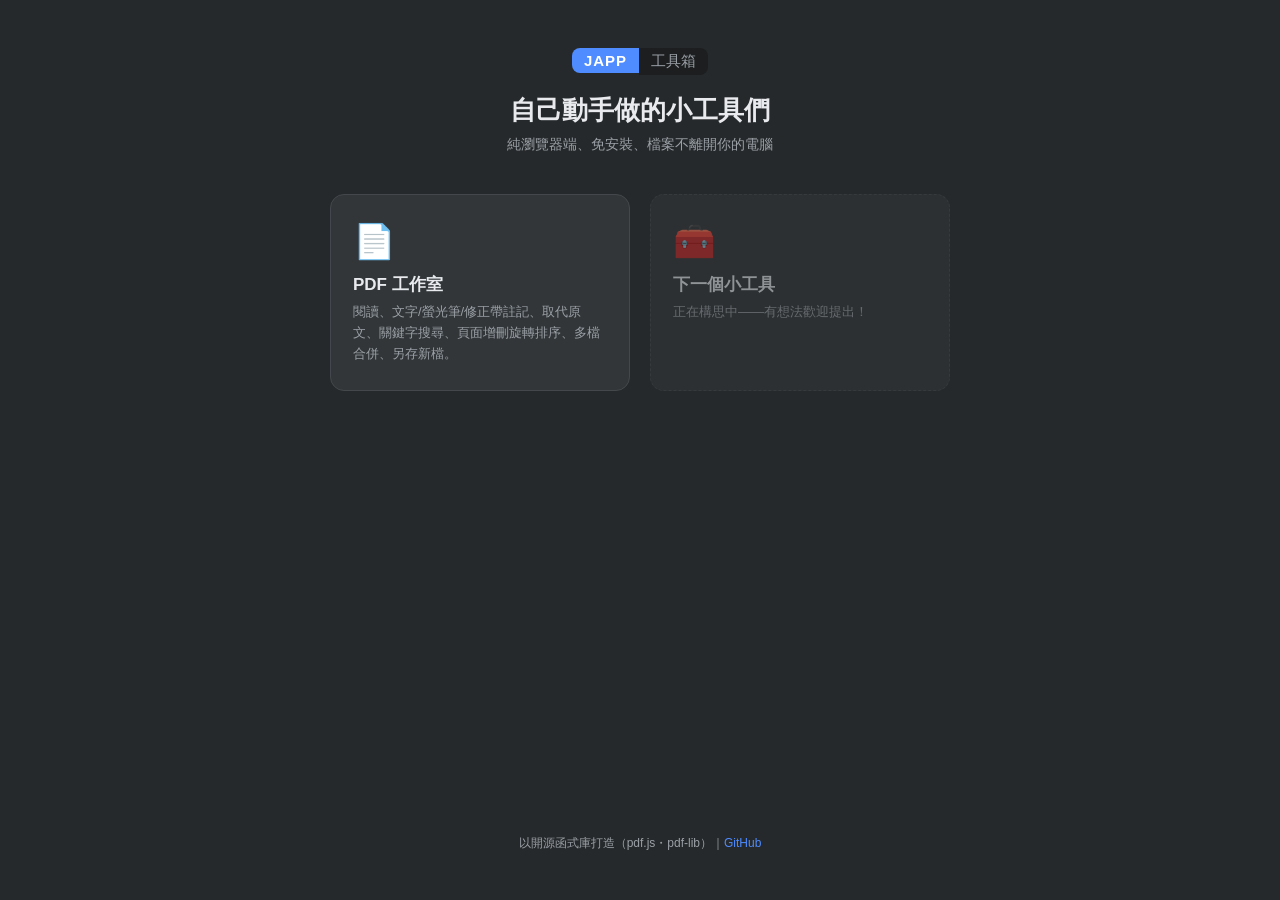
==== index.html @ c5eaa87a "Monorepo 重構 + 🔍搜尋 + 𝐁粗體/𝘐斜體 + Times New Roman/Arial 字型 架構： - PDF 工作室搬入 pdf-studio/，共用函式庫搬入 shared/ve" ====
<!DOCTYPE html>
<html lang="zh-Hant">
<head>
<meta charset="UTF-8">
<meta name="viewport" content="width=device-width, initial-scale=1.0">
<title>JAPP 工具箱</title>
<style>
* { box-sizing: border-box; margin: 0; padding: 0; }
:root {
  --bg: #26292b;
  --card: #323639;
  --accent: #4f8cff;
  --text: #e8eaed;
  --text-dim: #9aa0a6;
}
body {
  font-family: -apple-system, "Segoe UI", "Microsoft JhengHei", "PingFang TC", "Noto Sans TC", sans-serif;
  background: var(--bg);
  color: var(--text);
  min-height: 100vh;
  display: flex;
  flex-direction: column;
  align-items: center;
  padding: 48px 24px;
}
header { text-align: center; margin-bottom: 40px; }
.logo {
  display: inline-block;
  font-size: 15px; font-weight: 800; letter-spacing: 1px;
  background: var(--accent); color: #fff;
  padding: 4px 12px; border-radius: 8px 0 0 8px;
}
.logo-sub {
  display: inline-block;
  font-size: 15px; background: #1c1e1f; color: var(--text-dim);
  padding: 4px 12px; border-radius: 0 8px 8px 0;
}
h1 { font-size: 26px; margin: 18px 0 8px; }
.tagline { color: var(--text-dim); font-size: 14px; }
.grid {
  display: grid;
  grid-template-columns: repeat(auto-fit, minmax(260px, 300px));
  gap: 20px;
  justify-content: center;
  width: 100%;
  max-width: 980px;
}
.card {
  background: var(--card);
  border: 1px solid #44484c;
  border-radius: 14px;
  padding: 26px 22px;
  text-decoration: none;
  color: var(--text);
  transition: transform .12s, border-color .12s, box-shadow .12s;
  display: block;
}
.card:hover {
  transform: translateY(-3px);
  border-color: var(--accent);
  box-shadow: 0 6px 20px rgba(0,0,0,.35);
}
.card .icon { font-size: 34px; margin-bottom: 12px; }
.card h2 { font-size: 17px; margin-bottom: 6px; }
.card p { font-size: 13px; color: var(--text-dim); line-height: 1.6; }
.card.coming {
  border-style: dashed;
  opacity: .55;
  cursor: default;
}
footer { margin-top: auto; padding-top: 40px; font-size: 12px; color: var(--text-dim); text-align: center; }
footer a { color: var(--accent); text-decoration: none; }
</style>
</head>
<body>

<header>
  <div><span class="logo">JAPP</span><span class="logo-sub">工具箱</span></div>
  <h1>自己動手做的小工具們</h1>
  <p class="tagline">純瀏覽器端、免安裝、檔案不離開你的電腦</p>
</header>

<div class="grid">
  <a class="card" href="pdf-studio/index.html">
    <div class="icon">📄</div>
    <h2>PDF 工作室</h2>
    <p>閱讀、文字/螢光筆/修正帶註記、取代原文、關鍵字搜尋、頁面增刪旋轉排序、多檔合併、另存新檔。</p>
  </a>

  <div class="card coming">
    <div class="icon">🧰</div>
    <h2>下一個小工具</h2>
    <p>正在構思中——有想法歡迎提出！</p>
  </div>
</div>

<footer>
  以開源函式庫打造（pdf.js・pdf-lib）｜<a href="https://github.com/JSai99/JAPP">GitHub</a>
</footer>

</body>
</html>
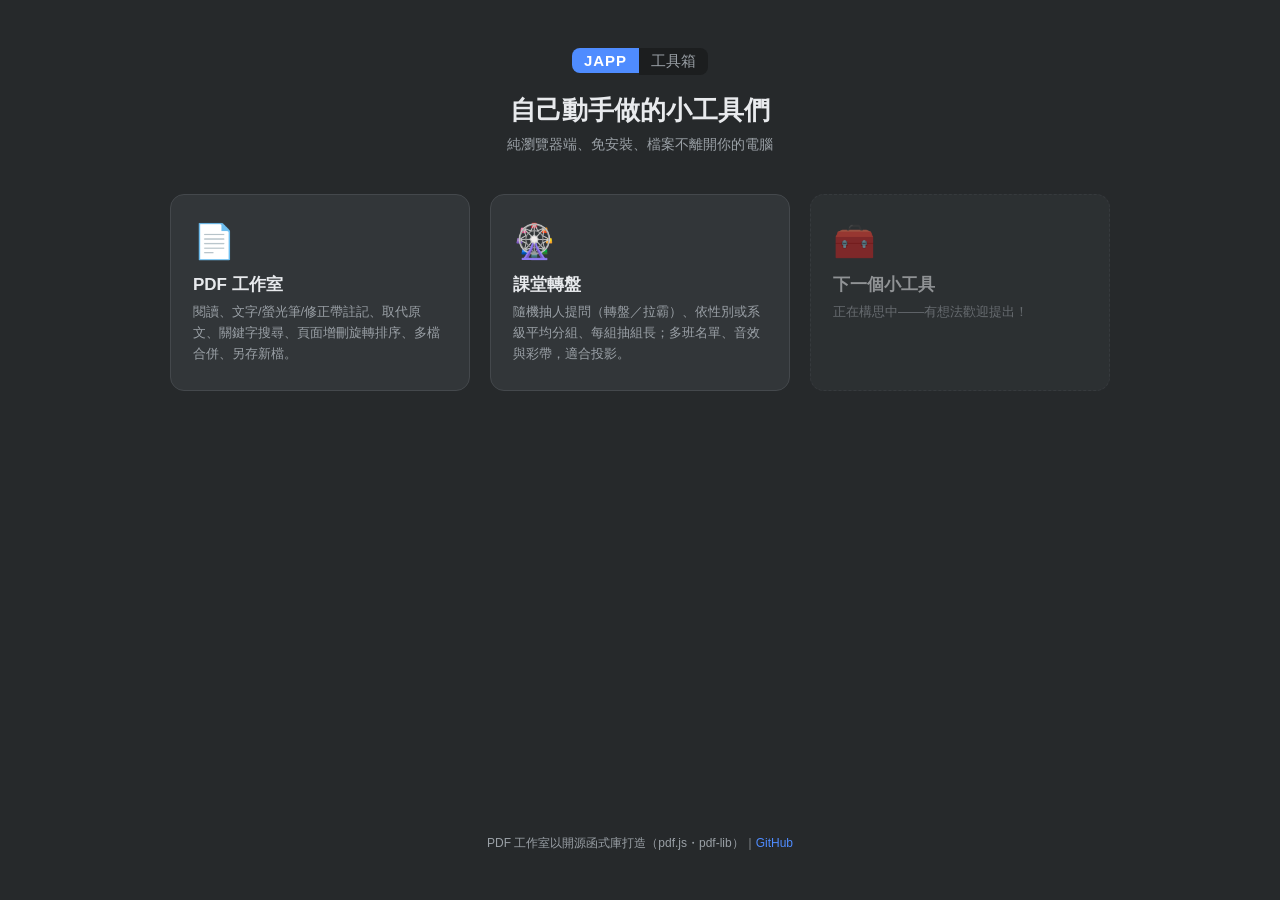
==== commit d3030245: "新增課堂轉盤：隨機抽人（轉盤／拉霸）與平均分組 - 抽人：轉盤、拉霸兩種儀式，懸疑時間短／中／長；抽中後由老師決定移除或保留 - 缺席標記（當日有效）、抽過名單跨堂保留、本堂紀錄 - 分組：分成 N " ====
--- a/index.html
+++ b/index.html
@@ -87,6 +87,12 @@
     <p>閱讀、文字/螢光筆/修正帶註記、取代原文、關鍵字搜尋、頁面增刪旋轉排序、多檔合併、另存新檔。</p>
   </a>
 
+  <a class="card" href="class-wheel/index.html">
+    <div class="icon">🎡</div>
+    <h2>課堂轉盤</h2>
+    <p>隨機抽人提問（轉盤／拉霸）、依性別或系級平均分組、每組抽組長；多班名單、音效與彩帶，適合投影。</p>
+  </a>
+
   <div class="card coming">
     <div class="icon">🧰</div>
     <h2>下一個小工具</h2>
@@ -95,7 +101,7 @@
 </div>
 
 <footer>
-  以開源函式庫打造（pdf.js・pdf-lib）｜<a href="https://github.com/JSai99/JAPP">GitHub</a>
+  PDF 工作室以開源函式庫打造（pdf.js・pdf-lib）｜<a href="https://github.com/JSai99/JAPP">GitHub</a>
 </footer>
 
 </body>
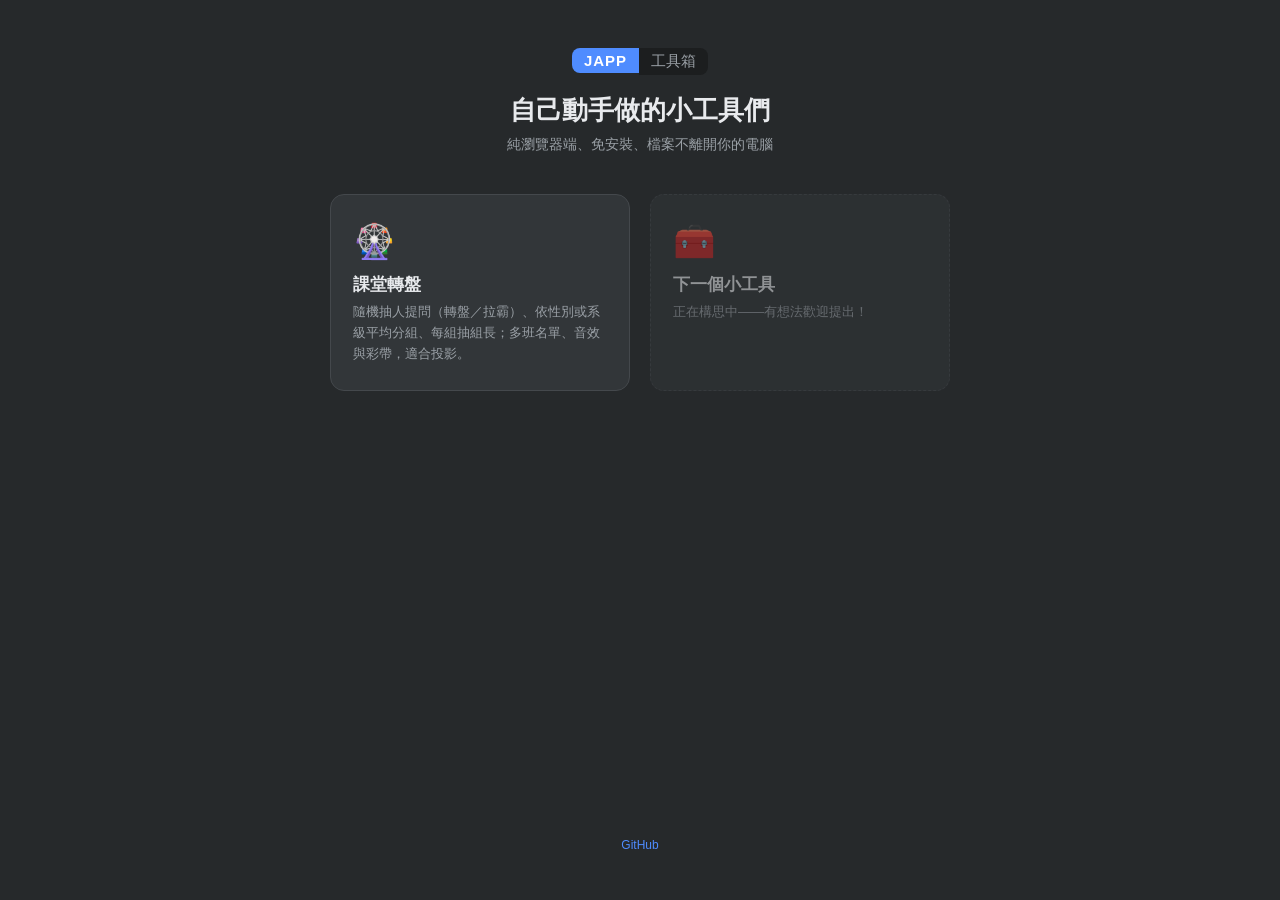
==== commit aa19b078: "封存 PDF 工作室：入口頁移除卡片，README 改列為已封存並推薦 PDFCraft Co-Authored-By: Claude Opus 5.5 <noreply@anthropic.com>" ====
--- a/index.html
+++ b/index.html
@@ -81,12 +81,6 @@
 </header>
 
 <div class="grid">
-  <a class="card" href="pdf-studio/index.html">
-    <div class="icon">📄</div>
-    <h2>PDF 工作室</h2>
-    <p>閱讀、文字/螢光筆/修正帶註記、取代原文、關鍵字搜尋、頁面增刪旋轉排序、多檔合併、另存新檔。</p>
-  </a>
-
   <a class="card" href="class-wheel/index.html">
     <div class="icon">🎡</div>
     <h2>課堂轉盤</h2>
@@ -101,7 +95,7 @@
 </div>
 
 <footer>
-  PDF 工作室以開源函式庫打造（pdf.js・pdf-lib）｜<a href="https://github.com/JSai99/JAPP">GitHub</a>
+  <a href="https://github.com/JSai99/JAPP">GitHub</a>
 </footer>
 
 </body>
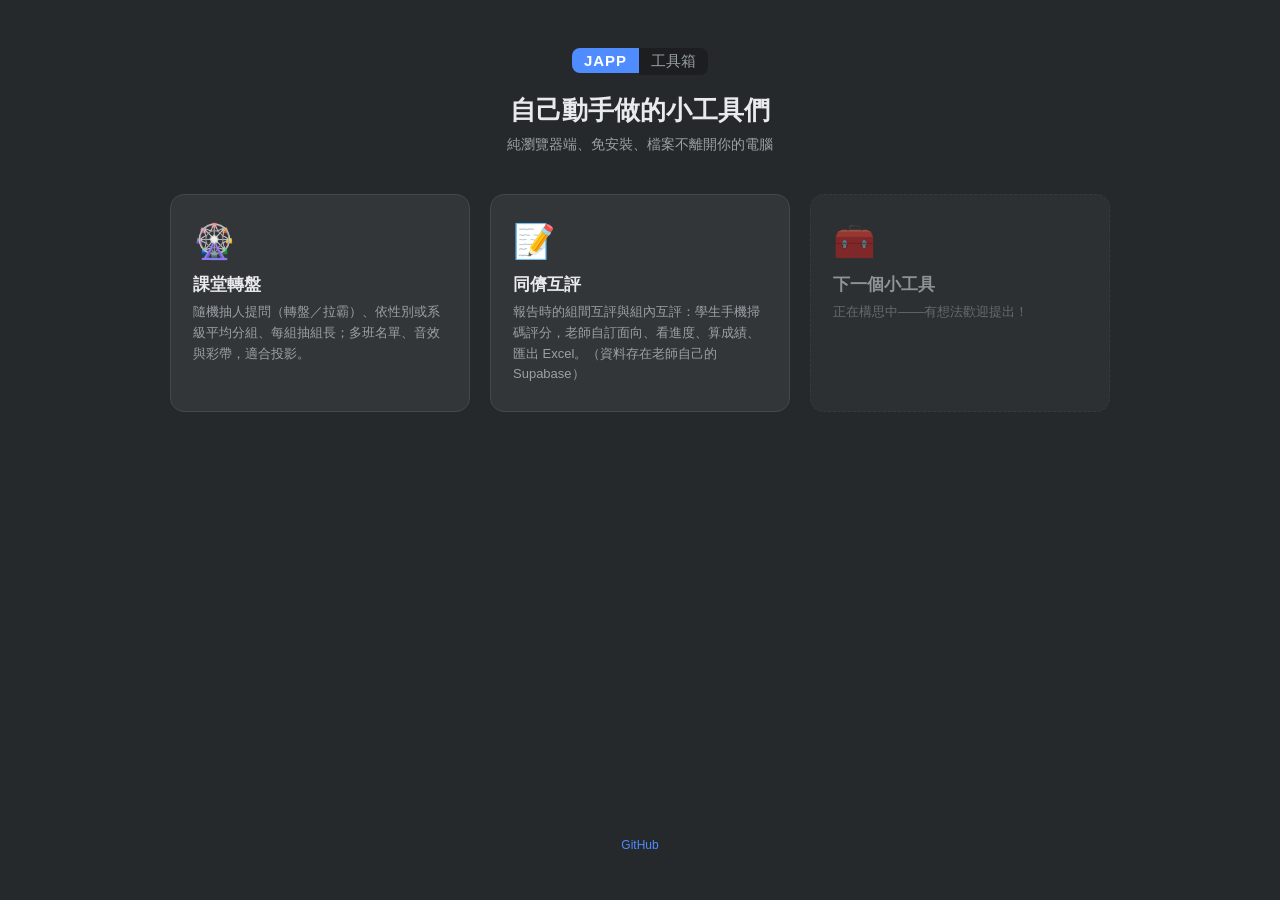
==== commit 782e3a6e: "新增同儕互評：組間／組內互評，學生手機填寫、老師後台算成績 - 學生頁：輸入組別代碼、選名字（綁定手機防冒用）、逐組評分，送出後不可改 - 老師後台：自訂評分面向與量尺、貼上 Excel 名單產生代碼" ====
--- a/index.html
+++ b/index.html
@@ -87,6 +87,12 @@
     <p>隨機抽人提問（轉盤／拉霸）、依性別或系級平均分組、每組抽組長；多班名單、音效與彩帶，適合投影。</p>
   </a>
 
+  <a class="card" href="peer-review/admin.html">
+    <div class="icon">📝</div>
+    <h2>同儕互評</h2>
+    <p>報告時的組間互評與組內互評：學生手機掃碼評分，老師自訂面向、看進度、算成績、匯出 Excel。（資料存在老師自己的 Supabase）</p>
+  </a>
+
   <div class="card coming">
     <div class="icon">🧰</div>
     <h2>下一個小工具</h2>
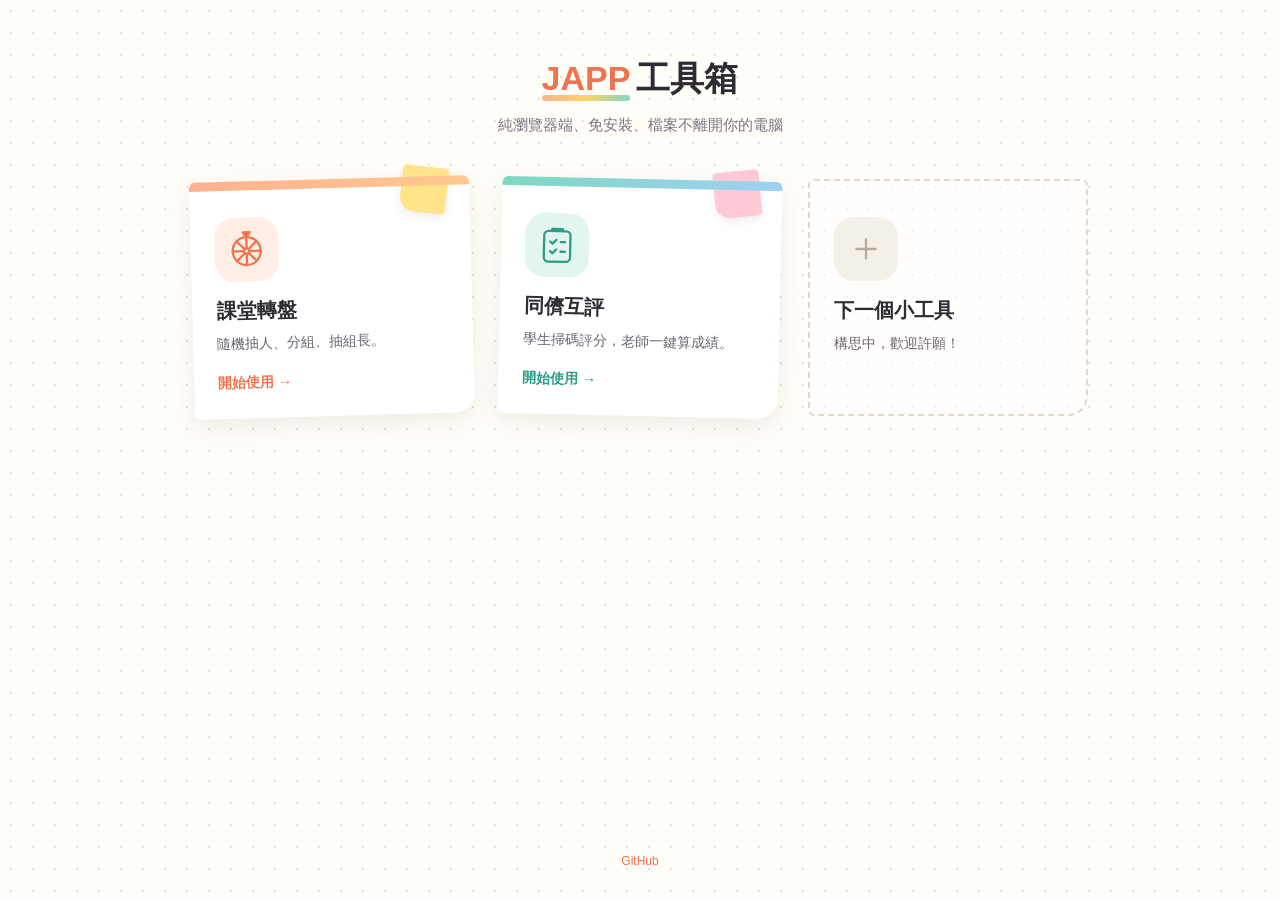
==== commit 26f05951: "首頁改版：明亮手帳風（點點紙、彩帶便利貼、微歪卡片、線條圖示），刪冗句並精簡說明 Co-Authored-By: Claude Opus 5.5 <noreply@anthropic.com> Cla" ====
--- a/index.html
+++ b/index.html
@@ -7,96 +7,121 @@
 <style>
 * { box-sizing: border-box; margin: 0; padding: 0; }
 :root {
-  --bg: #26292b;
-  --card: #323639;
-  --accent: #4f8cff;
-  --text: #e8eaed;
-  --text-dim: #9aa0a6;
+  --paper: #fffdf8;
+  --dot: #e4dfd3;
+  --ink: #2f2b33;
+  --ink-dim: #6b6470;
+  --orange: #f0734f;
+  --mint: #2a9d84;
 }
 body {
   font-family: -apple-system, "Segoe UI", "Microsoft JhengHei", "PingFang TC", "Noto Sans TC", sans-serif;
-  background: var(--bg);
-  color: var(--text);
+  background: var(--paper);
+  background-image: radial-gradient(var(--dot) 1.2px, transparent 1.2px);
+  background-size: 22px 22px;
+  color: var(--ink);
   min-height: 100vh;
   display: flex;
   flex-direction: column;
   align-items: center;
-  padding: 48px 24px;
+  padding: 56px 20px 32px;
 }
-header { text-align: center; margin-bottom: 40px; }
-.logo {
-  display: inline-block;
-  font-size: 15px; font-weight: 800; letter-spacing: 1px;
-  background: var(--accent); color: #fff;
-  padding: 4px 12px; border-radius: 8px 0 0 8px;
+header { text-align: center; margin-bottom: 44px; }
+.logo { font-size: 34px; font-weight: 900; color: var(--orange); position: relative; }
+.logo::after {
+  content: ""; position: absolute; left: 0; right: 0; bottom: -4px; height: 6px; border-radius: 6px;
+  background: linear-gradient(90deg, #ffb08f, #ffd36b, #7fd8c0);
 }
-.logo-sub {
-  display: inline-block;
-  font-size: 15px; background: #1c1e1f; color: var(--text-dim);
-  padding: 4px 12px; border-radius: 0 8px 8px 0;
-}
-h1 { font-size: 26px; margin: 18px 0 8px; }
-.tagline { color: var(--text-dim); font-size: 14px; }
+.logo-sub { font-size: 34px; font-weight: 800; margin-left: 6px; }
+.tagline { margin-top: 14px; color: #7a7380; font-size: 15px; }
+
 .grid {
   display: grid;
-  grid-template-columns: repeat(auto-fit, minmax(260px, 300px));
-  gap: 20px;
+  grid-template-columns: repeat(auto-fit, minmax(240px, 280px));
+  gap: 28px;
   justify-content: center;
   width: 100%;
-  max-width: 980px;
+  max-width: 960px;
 }
 .card {
-  background: var(--card);
-  border: 1px solid #44484c;
-  border-radius: 14px;
-  padding: 26px 22px;
+  position: relative;
+  display: flex; flex-direction: column;
+  background: #fff;
+  border-radius: 6px 6px 20px 6px;
+  padding: 36px 24px 26px;
   text-decoration: none;
-  color: var(--text);
-  transition: transform .12s, border-color .12s, box-shadow .12s;
-  display: block;
+  color: var(--ink);
+  box-shadow: 0 8px 22px rgba(90, 70, 60, .09);
+  transition: transform .2s cubic-bezier(.3, 1.6, .5, 1), box-shadow .2s;
 }
-.card:hover {
-  transform: translateY(-3px);
-  border-color: var(--accent);
-  box-shadow: 0 6px 20px rgba(0,0,0,.35);
+/* 手帳便利貼：平常微微歪著，滑過時輕晃擺正 */
+.c1 { transform: rotate(-1.6deg); }
+.c2 { transform: rotate(1.3deg); }
+.c1:hover, .c1:focus-visible { transform: rotate(.8deg) translateY(-5px); }
+.c2:hover, .c2:focus-visible { transform: rotate(-.8deg) translateY(-5px); }
+.card:not(.coming):hover { box-shadow: 0 16px 32px rgba(90, 70, 60, .15); }
+
+/* 頂端彩帶 */
+.card:not(.coming)::after {
+  content: ""; position: absolute; top: 0; left: 0; right: 0; height: 9px; border-radius: 6px 6px 0 0;
 }
-.card .icon { font-size: 34px; margin-bottom: 12px; }
-.card h2 { font-size: 17px; margin-bottom: 6px; }
-.card p { font-size: 13px; color: var(--text-dim); line-height: 1.6; }
-.card.coming {
-  border-style: dashed;
-  opacity: .55;
-  cursor: default;
+.c1::after { background: linear-gradient(90deg, #ffb08f, #ffc98f); }
+.c2::after { background: linear-gradient(90deg, #7fd8c0, #9fd0f5); }
+/* 角落小便利貼 */
+.card:not(.coming)::before {
+  content: ""; position: absolute; top: -10px; right: 22px; width: 46px; height: 46px;
+  border-radius: 4px 4px 4px 14px; box-shadow: 0 4px 8px rgba(0, 0, 0, .07);
 }
-footer { margin-top: auto; padding-top: 40px; font-size: 12px; color: var(--text-dim); text-align: center; }
-footer a { color: var(--accent); text-decoration: none; }
+.c1::before { background: #ffe48a; transform: rotate(8deg); }
+.c2::before { background: #ffc9d6; transform: rotate(-7deg); }
+
+.icon { width: 64px; height: 64px; border-radius: 20px; display: grid; place-items: center; margin-bottom: 16px; }
+.icon svg { width: 42px; height: 42px; }
+.c1 .icon { background: #ffeee5; color: var(--orange); }
+.c2 .icon { background: #e3f5ef; color: var(--mint); }
+.card h2 { font-size: 20px; margin-bottom: 8px; }
+.card p { text-wrap: pretty; font-size: 14px; line-height: 1.7; color: var(--ink-dim); flex: 1; }
+.go { margin-top: 18px; font-size: 14px; font-weight: 700; }
+.c1 .go { color: var(--orange); }
+.c2 .go { color: var(--mint); }
+
+.coming { background: rgba(255, 255, 255, .55); border: 2px dashed #e0d9cc; box-shadow: none; cursor: default; }
+.coming .icon { background: #f4f0e8; color: #b5ab9b; }
+
+footer { margin-top: auto; padding-top: 48px; font-size: 12px; text-align: center; }
+footer a { color: var(--orange); text-decoration: none; }
+
+@media (prefers-reduced-motion: reduce) {
+  .card { transition: none; }
+}
 </style>
 </head>
 <body>
 
 <header>
   <div><span class="logo">JAPP</span><span class="logo-sub">工具箱</span></div>
-  <h1>自己動手做的小工具們</h1>
   <p class="tagline">純瀏覽器端、免安裝、檔案不離開你的電腦</p>
 </header>
 
 <div class="grid">
-  <a class="card" href="class-wheel/index.html">
-    <div class="icon">🎡</div>
+  <a class="card c1" href="class-wheel/index.html">
+    <div class="icon"><svg viewBox="0 0 48 48" fill="none" stroke="currentColor" stroke-width="2.6" stroke-linecap="round" stroke-linejoin="round" aria-hidden="true"><circle cx="24" cy="26" r="16"/><circle cx="24" cy="26" r="3.2"/><path d="M24 10v12.8M24 29.2V42M8 26h12.8M27.2 26H40M12.7 14.7l9 9M26.3 28.3l9 9M35.3 14.7l-9 9M21.7 28.3l-9 9"/><path d="M20 4.5h8L24 10z" fill="currentColor"/></svg></div>
     <h2>課堂轉盤</h2>
-    <p>隨機抽人提問（轉盤／拉霸）、依性別或系級平均分組、每組抽組長；多班名單、音效與彩帶，適合投影。</p>
+    <p>隨機抽人、分組、抽組長。</p>
+    <span class="go">開始使用 →</span>
   </a>
 
-  <a class="card" href="peer-review/admin.html">
-    <div class="icon">📝</div>
+  <a class="card c2" href="peer-review/admin.html">
+    <div class="icon"><svg viewBox="0 0 48 48" fill="none" stroke="currentColor" stroke-width="2.6" stroke-linecap="round" stroke-linejoin="round" aria-hidden="true"><rect x="9" y="8" width="30" height="35" rx="5"/><path d="M18 8V5.5h12V8"/><path d="M16 20l2.5 2.5L23 18M16 31l2.5 2.5L23 29"/><path d="M28 20.5h5M28 31.5h5"/></svg></div>
     <h2>同儕互評</h2>
-    <p>報告時的組間互評與組內互評：學生手機掃碼評分，老師自訂面向、看進度、算成績、匯出 Excel。（資料存在老師自己的 Supabase）</p>
+    <p>學生掃碼評分，老師一鍵算成績。</p>
+    <span class="go">開始使用 →</span>
   </a>
 
   <div class="card coming">
-    <div class="icon">🧰</div>
+    <div class="icon"><svg viewBox="0 0 48 48" fill="none" stroke="currentColor" stroke-width="2.6" stroke-linecap="round" aria-hidden="true"><path d="M24 13v22M13 24h22"/></svg></div>
     <h2>下一個小工具</h2>
-    <p>正在構思中——有想法歡迎提出！</p>
+    <p>構思中，歡迎許願！</p>
   </div>
 </div>
 
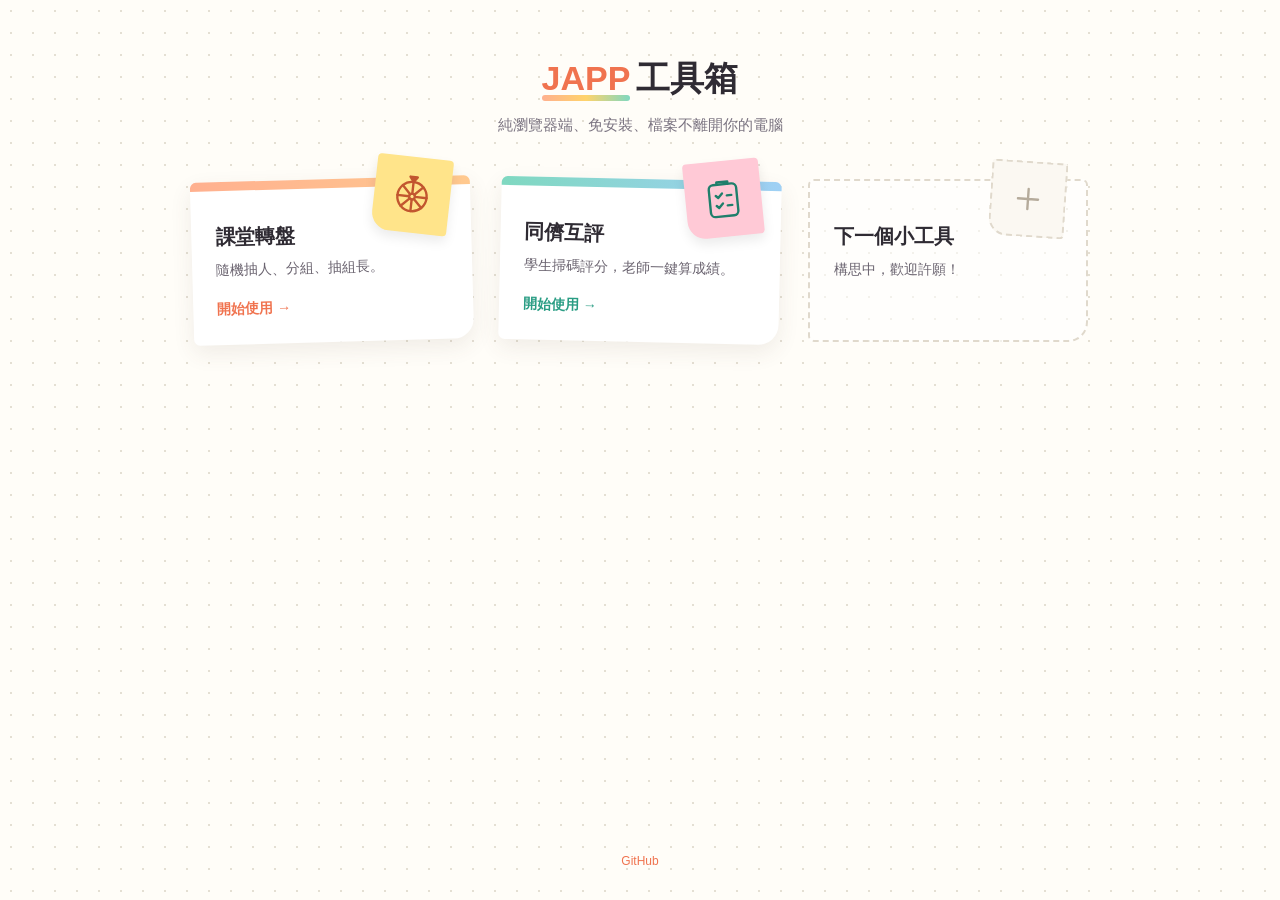
==== commit d9b5bc36: "首頁：工具圖示移到角落便利貼上（線條圖示版），滑過時便利貼輕晃 Co-Authored-By: Claude Opus 5.5 <noreply@anthropic.com> Claude-Sessi" ====
--- a/index.html
+++ b/index.html
@@ -38,7 +38,7 @@
 .grid {
   display: grid;
   grid-template-columns: repeat(auto-fit, minmax(240px, 280px));
-  gap: 28px;
+  gap: 40px 28px;
   justify-content: center;
   width: 100%;
   max-width: 960px;
@@ -67,18 +67,21 @@
 }
 .c1::after { background: linear-gradient(90deg, #ffb08f, #ffc98f); }
 .c2::after { background: linear-gradient(90deg, #7fd8c0, #9fd0f5); }
-/* 角落小便利貼 */
-.card:not(.coming)::before {
-  content: ""; position: absolute; top: -10px; right: 22px; width: 46px; height: 46px;
-  border-radius: 4px 4px 4px 14px; box-shadow: 0 4px 8px rgba(0, 0, 0, .07);
+
+/* 角落便利貼＝工具圖示 */
+.icon {
+  position: absolute; top: -20px; right: 20px; width: 76px; height: 76px; z-index: 2;
+  display: grid; place-items: center;
+  border-radius: 4px 4px 4px 18px;
+  box-shadow: 0 6px 12px rgba(0, 0, 0, .08);
+  transition: transform .25s cubic-bezier(.3, 1.6, .5, 1);
 }
-.c1::before { background: #ffe48a; transform: rotate(8deg); }
-.c2::before { background: #ffc9d6; transform: rotate(-7deg); }
-
-.icon { width: 64px; height: 64px; border-radius: 20px; display: grid; place-items: center; margin-bottom: 16px; }
-.icon svg { width: 42px; height: 42px; }
-.c1 .icon { background: #ffeee5; color: var(--orange); }
-.c2 .icon { background: #e3f5ef; color: var(--mint); }
+.icon svg { width: 44px; height: 44px; }
+.c1 .icon { background: #ffe48a; color: #c2562f; transform: rotate(8deg); }
+.c2 .icon { background: #ffc9d6; color: #1f7f6b; transform: rotate(-7deg); }
+.c1:hover .icon { transform: rotate(-4deg) scale(1.06); }
+.c2:hover .icon { transform: rotate(5deg) scale(1.06); }
+.card h2 { margin-top: 6px; padding-right: 84px; }
 .card h2 { font-size: 20px; margin-bottom: 8px; }
 .card p { text-wrap: pretty; font-size: 14px; line-height: 1.7; color: var(--ink-dim); flex: 1; }
 .go { margin-top: 18px; font-size: 14px; font-weight: 700; }
@@ -86,7 +89,7 @@
 .c2 .go { color: var(--mint); }
 
 .coming { background: rgba(255, 255, 255, .55); border: 2px dashed #e0d9cc; box-shadow: none; cursor: default; }
-.coming .icon { background: #f4f0e8; color: #b5ab9b; }
+.coming .icon { background: #fbf8f2; border: 2px dashed #e0d9cc; box-shadow: none; color: #b5ab9b; transform: rotate(4deg); }
 
 footer { margin-top: auto; padding-top: 48px; font-size: 12px; text-align: center; }
 footer a { color: var(--orange); text-decoration: none; }
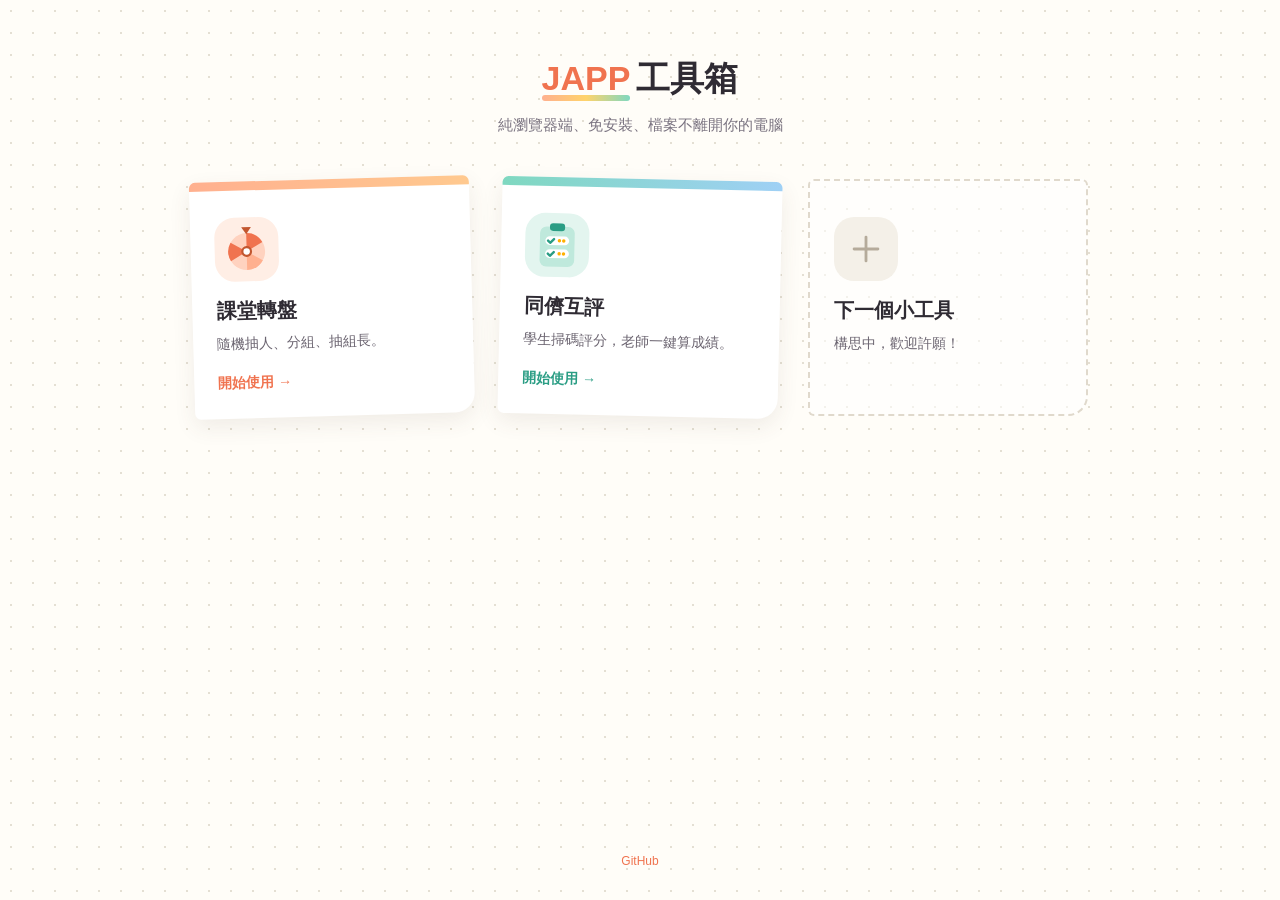
==== commit 24fa445a: "首頁：移除角落便利貼，圖示改為雙色插畫風，滑過時圖示輕晃 Co-Authored-By: Claude Opus 5.5 <noreply@anthropic.com> Claude-Session:" ====
--- a/index.html
+++ b/index.html
@@ -38,7 +38,7 @@
 .grid {
   display: grid;
   grid-template-columns: repeat(auto-fit, minmax(240px, 280px));
-  gap: 40px 28px;
+  gap: 36px 28px;
   justify-content: center;
   width: 100%;
   max-width: 960px;
@@ -68,20 +68,12 @@
 .c1::after { background: linear-gradient(90deg, #ffb08f, #ffc98f); }
 .c2::after { background: linear-gradient(90deg, #7fd8c0, #9fd0f5); }
 
-/* 角落便利貼＝工具圖示 */
-.icon {
-  position: absolute; top: -20px; right: 20px; width: 76px; height: 76px; z-index: 2;
-  display: grid; place-items: center;
-  border-radius: 4px 4px 4px 18px;
-  box-shadow: 0 6px 12px rgba(0, 0, 0, .08);
-  transition: transform .25s cubic-bezier(.3, 1.6, .5, 1);
-}
-.icon svg { width: 44px; height: 44px; }
-.c1 .icon { background: #ffe48a; color: #c2562f; transform: rotate(8deg); }
-.c2 .icon { background: #ffc9d6; color: #1f7f6b; transform: rotate(-7deg); }
-.c1:hover .icon { transform: rotate(-4deg) scale(1.06); }
-.c2:hover .icon { transform: rotate(5deg) scale(1.06); }
-.card h2 { margin-top: 6px; padding-right: 84px; }
+.icon { width: 64px; height: 64px; border-radius: 20px; display: grid; place-items: center; margin-bottom: 16px; }
+.icon svg { width: 52px; height: 52px; }
+.icon { transition: transform .25s cubic-bezier(.3, 1.6, .5, 1); }
+.card:not(.coming):hover .icon { transform: rotate(-8deg) scale(1.08); }
+.c1 .icon { background: #ffeee5; color: var(--orange); }
+.c2 .icon { background: #e3f5ef; color: var(--mint); }
 .card h2 { font-size: 20px; margin-bottom: 8px; }
 .card p { text-wrap: pretty; font-size: 14px; line-height: 1.7; color: var(--ink-dim); flex: 1; }
 .go { margin-top: 18px; font-size: 14px; font-weight: 700; }
@@ -89,7 +81,7 @@
 .c2 .go { color: var(--mint); }
 
 .coming { background: rgba(255, 255, 255, .55); border: 2px dashed #e0d9cc; box-shadow: none; cursor: default; }
-.coming .icon { background: #fbf8f2; border: 2px dashed #e0d9cc; box-shadow: none; color: #b5ab9b; transform: rotate(4deg); }
+.coming .icon { background: #f4f0e8; color: #b5ab9b; }
 
 footer { margin-top: auto; padding-top: 48px; font-size: 12px; text-align: center; }
 footer a { color: var(--orange); text-decoration: none; }
@@ -108,14 +100,14 @@
 
 <div class="grid">
   <a class="card c1" href="class-wheel/index.html">
-    <div class="icon"><svg viewBox="0 0 48 48" fill="none" stroke="currentColor" stroke-width="2.6" stroke-linecap="round" stroke-linejoin="round" aria-hidden="true"><circle cx="24" cy="26" r="16"/><circle cx="24" cy="26" r="3.2"/><path d="M24 10v12.8M24 29.2V42M8 26h12.8M27.2 26H40M12.7 14.7l9 9M26.3 28.3l9 9M35.3 14.7l-9 9M21.7 28.3l-9 9"/><path d="M20 4.5h8L24 10z" fill="currentColor"/></svg></div>
+    <div class="icon"><svg viewBox="0 0 48 48" aria-hidden="true"><circle cx="24" cy="26" r="17" fill="#ffd2bf"/><path d="M24 26L24 9A17 17 0 0 1 38.7 17.5Z" fill="#f0734f"/><path d="M24 26L38.7 34.5A17 17 0 0 1 24 43Z" fill="#ffb08f"/><path d="M24 26L9.3 34.5A17 17 0 0 1 9.3 17.5Z" fill="#f0734f"/><circle cx="24" cy="26" r="4" fill="#fff" stroke="#c2562f" stroke-width="2"/><path d="M19.5 3.5h9L24 10z" fill="#c2562f"/></svg></div>
     <h2>課堂轉盤</h2>
     <p>隨機抽人、分組、抽組長。</p>
     <span class="go">開始使用 →</span>
   </a>
 
   <a class="card c2" href="peer-review/admin.html">
-    <div class="icon"><svg viewBox="0 0 48 48" fill="none" stroke="currentColor" stroke-width="2.6" stroke-linecap="round" stroke-linejoin="round" aria-hidden="true"><rect x="9" y="8" width="30" height="35" rx="5"/><path d="M18 8V5.5h12V8"/><path d="M16 20l2.5 2.5L23 18M16 31l2.5 2.5L23 29"/><path d="M28 20.5h5M28 31.5h5"/></svg></div>
+    <div class="icon"><svg viewBox="0 0 48 48" aria-hidden="true"><rect x="8" y="7" width="32" height="37" rx="6" fill="#bfe9dc"/><rect x="17" y="4" width="14" height="7" rx="3" fill="#2a9d84"/><rect x="13" y="16" width="22" height="8" rx="4" fill="#fff"/><rect x="13" y="28" width="22" height="8" rx="4" fill="#fff"/><path d="M15.5 20l2 2 3.5-3.5M15.5 32l2 2 3.5-3.5" fill="none" stroke="#2a9d84" stroke-width="2.2" stroke-linecap="round" stroke-linejoin="round"/><circle cx="26" cy="20" r="1.6" fill="#ffb000"/><circle cx="30" cy="20" r="1.6" fill="#ffb000"/><circle cx="26" cy="32" r="1.6" fill="#ffb000"/><circle cx="30" cy="32" r="1.6" fill="#ffb000"/></svg></div>
     <h2>同儕互評</h2>
     <p>學生掃碼評分，老師一鍵算成績。</p>
     <span class="go">開始使用 →</span>
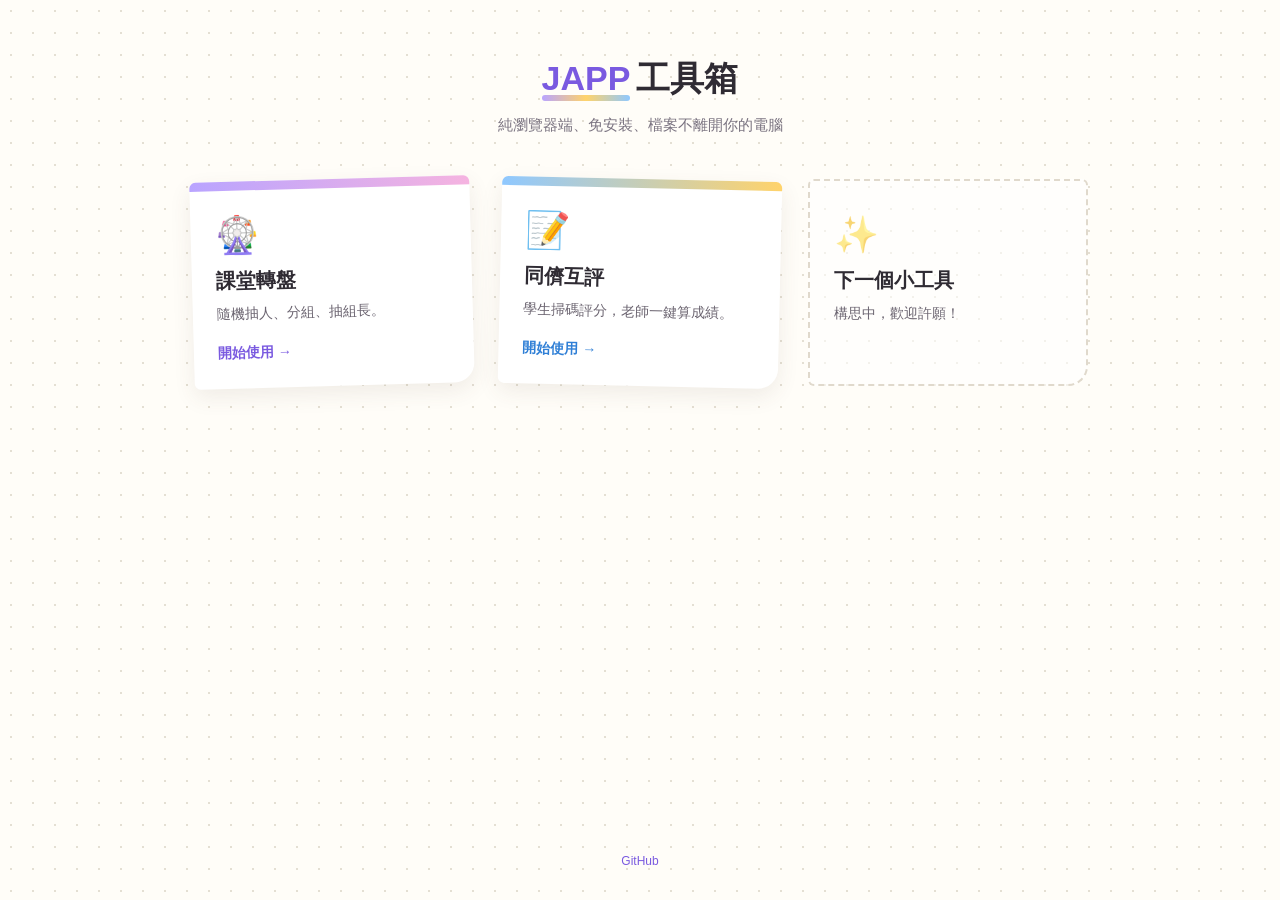
==== commit a3ced158: "首頁：改回 emoji（無底色、縮小），卡片與標題依 emoji 換成紫色與藍黃配色 Co-Authored-By: Claude Opus 5.5 <noreply@anthropic.com> C" ====
--- a/index.html
+++ b/index.html
@@ -11,8 +11,8 @@
   --dot: #e4dfd3;
   --ink: #2f2b33;
   --ink-dim: #6b6470;
-  --orange: #f0734f;
-  --mint: #2a9d84;
+  --purple: #7a5ae0;
+  --blue: #2f7fd6;
 }
 body {
   font-family: -apple-system, "Segoe UI", "Microsoft JhengHei", "PingFang TC", "Noto Sans TC", sans-serif;
@@ -27,10 +27,10 @@
   padding: 56px 20px 32px;
 }
 header { text-align: center; margin-bottom: 44px; }
-.logo { font-size: 34px; font-weight: 900; color: var(--orange); position: relative; }
+.logo { font-size: 34px; font-weight: 900; color: var(--purple); position: relative; }
 .logo::after {
   content: ""; position: absolute; left: 0; right: 0; bottom: -4px; height: 6px; border-radius: 6px;
-  background: linear-gradient(90deg, #ffb08f, #ffd36b, #7fd8c0);
+  background: linear-gradient(90deg, #b9a4ff, #ffd36b, #8fc8ff);
 }
 .logo-sub { font-size: 34px; font-weight: 800; margin-left: 6px; }
 .tagline { margin-top: 14px; color: #7a7380; font-size: 15px; }
@@ -65,26 +65,28 @@
 .card:not(.coming)::after {
   content: ""; position: absolute; top: 0; left: 0; right: 0; height: 9px; border-radius: 6px 6px 0 0;
 }
-.c1::after { background: linear-gradient(90deg, #ffb08f, #ffc98f); }
-.c2::after { background: linear-gradient(90deg, #7fd8c0, #9fd0f5); }
+.c1::after { background: linear-gradient(90deg, #b9a4ff, #f5b3e0); }
+.c2::after { background: linear-gradient(90deg, #8fc8ff, #ffd36b); }
 
 .icon { width: 64px; height: 64px; border-radius: 20px; display: grid; place-items: center; margin-bottom: 16px; }
-.icon svg { width: 52px; height: 52px; }
+.emoji { font-size: 36px; line-height: 1; }
+.c1 .icon, .c2 .icon { width: auto; height: auto; justify-content: start; margin-bottom: 14px; }
+.icon svg { width: 42px; height: 42px; }
 .icon { transition: transform .25s cubic-bezier(.3, 1.6, .5, 1); }
-.card:not(.coming):hover .icon { transform: rotate(-8deg) scale(1.08); }
-.c1 .icon { background: #ffeee5; color: var(--orange); }
-.c2 .icon { background: #e3f5ef; color: var(--mint); }
+.card:not(.coming):hover .icon { transform: rotate(-8deg) scale(1.12); }
+.c1 .icon { background: none; }
+.c2 .icon { background: none; }
 .card h2 { font-size: 20px; margin-bottom: 8px; }
 .card p { text-wrap: pretty; font-size: 14px; line-height: 1.7; color: var(--ink-dim); flex: 1; }
 .go { margin-top: 18px; font-size: 14px; font-weight: 700; }
-.c1 .go { color: var(--orange); }
-.c2 .go { color: var(--mint); }
+.c1 .go { color: var(--purple); }
+.c2 .go { color: var(--blue); }
 
 .coming { background: rgba(255, 255, 255, .55); border: 2px dashed #e0d9cc; box-shadow: none; cursor: default; }
-.coming .icon { background: #f4f0e8; color: #b5ab9b; }
+.coming .icon { background: none; width: auto; height: auto; justify-content: start; margin-bottom: 14px; opacity: .55; }
 
 footer { margin-top: auto; padding-top: 48px; font-size: 12px; text-align: center; }
-footer a { color: var(--orange); text-decoration: none; }
+footer a { color: var(--purple); text-decoration: none; }
 
 @media (prefers-reduced-motion: reduce) {
   .card { transition: none; }
@@ -100,21 +102,21 @@
 
 <div class="grid">
   <a class="card c1" href="class-wheel/index.html">
-    <div class="icon"><svg viewBox="0 0 48 48" aria-hidden="true"><circle cx="24" cy="26" r="17" fill="#ffd2bf"/><path d="M24 26L24 9A17 17 0 0 1 38.7 17.5Z" fill="#f0734f"/><path d="M24 26L38.7 34.5A17 17 0 0 1 24 43Z" fill="#ffb08f"/><path d="M24 26L9.3 34.5A17 17 0 0 1 9.3 17.5Z" fill="#f0734f"/><circle cx="24" cy="26" r="4" fill="#fff" stroke="#c2562f" stroke-width="2"/><path d="M19.5 3.5h9L24 10z" fill="#c2562f"/></svg></div>
+    <div class="icon"><span class="emoji">🎡</span></div>
     <h2>課堂轉盤</h2>
     <p>隨機抽人、分組、抽組長。</p>
     <span class="go">開始使用 →</span>
   </a>
 
   <a class="card c2" href="peer-review/admin.html">
-    <div class="icon"><svg viewBox="0 0 48 48" aria-hidden="true"><rect x="8" y="7" width="32" height="37" rx="6" fill="#bfe9dc"/><rect x="17" y="4" width="14" height="7" rx="3" fill="#2a9d84"/><rect x="13" y="16" width="22" height="8" rx="4" fill="#fff"/><rect x="13" y="28" width="22" height="8" rx="4" fill="#fff"/><path d="M15.5 20l2 2 3.5-3.5M15.5 32l2 2 3.5-3.5" fill="none" stroke="#2a9d84" stroke-width="2.2" stroke-linecap="round" stroke-linejoin="round"/><circle cx="26" cy="20" r="1.6" fill="#ffb000"/><circle cx="30" cy="20" r="1.6" fill="#ffb000"/><circle cx="26" cy="32" r="1.6" fill="#ffb000"/><circle cx="30" cy="32" r="1.6" fill="#ffb000"/></svg></div>
+    <div class="icon"><span class="emoji">📝</span></div>
     <h2>同儕互評</h2>
     <p>學生掃碼評分，老師一鍵算成績。</p>
     <span class="go">開始使用 →</span>
   </a>
 
   <div class="card coming">
-    <div class="icon"><svg viewBox="0 0 48 48" fill="none" stroke="currentColor" stroke-width="2.6" stroke-linecap="round" aria-hidden="true"><path d="M24 13v22M13 24h22"/></svg></div>
+    <div class="icon"><span class="emoji">✨</span></div>
     <h2>下一個小工具</h2>
     <p>構思中，歡迎許願！</p>
   </div>
